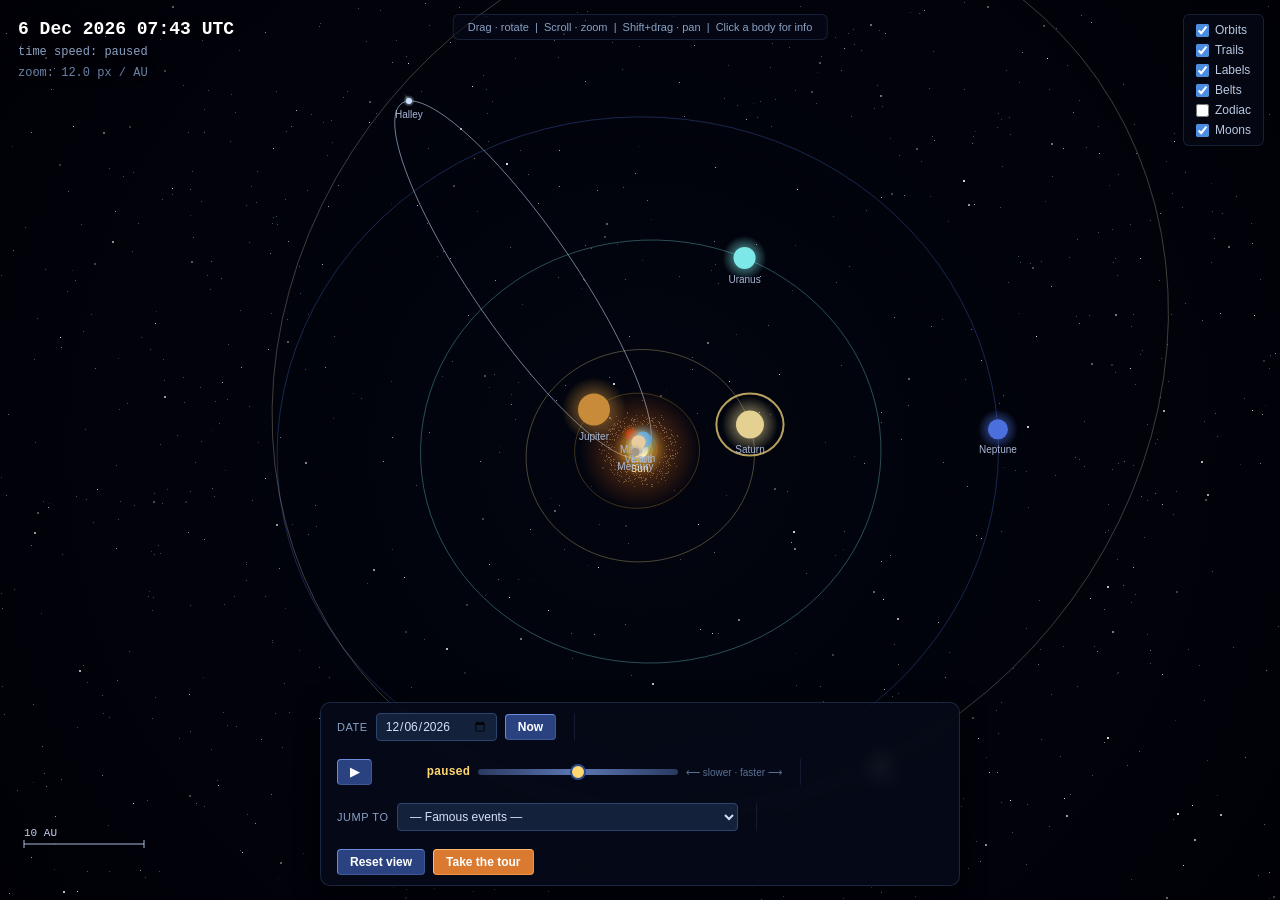
==== v2/index.html @ 31ac0d3b "Add /v2/ — Solar System Explorer (museum-grade) Lives at /v2/ alongside the existing v1 at /. Built " ====
<!DOCTYPE html>
<html lang="en">
<head>
  <meta charset="UTF-8">
  <meta name="viewport" content="width=device-width, initial-scale=1">
  <title>Solar System Explorer</title>
  <link rel="stylesheet" href="style.css">
</head>
<body>
  <canvas id="sky"></canvas>

  <!-- Top-left heads-up display -->
  <div id="hud">
    <div id="hud-date"></div>
    <div id="hud-meta"></div>
    <div id="hud-zoom"></div>
  </div>

  <!-- Top-right toggles -->
  <div id="toggles">
    <label><input type="checkbox" id="t-orbits" checked>Orbits</label>
    <label><input type="checkbox" id="t-trails" checked>Trails</label>
    <label><input type="checkbox" id="t-labels" checked>Labels</label>
    <label><input type="checkbox" id="t-belts"  checked>Belts</label>
    <label><input type="checkbox" id="t-zodiac">Zodiac</label>
    <label><input type="checkbox" id="t-moons"  checked>Moons</label>
  </div>

  <!-- Side info panel (hidden until a body is selected) -->
  <aside id="info" class="hidden">
    <button id="info-close" aria-label="Close">×</button>
    <h2 id="info-name"></h2>
    <div id="info-type"></div>
    <button id="info-track" class="action">Track this body</button>
    <table id="info-table"></table>
    <p id="info-fact"></p>
  </aside>

  <!-- Tour overlay (hidden until started) -->
  <div id="tour" class="hidden">
    <div id="tour-step"></div>
    <div id="tour-buttons">
      <button id="tour-prev">‹ Back</button>
      <button id="tour-next">Next ›</button>
      <button id="tour-end">Exit tour</button>
    </div>
  </div>

  <!-- Bottom control bar -->
  <div id="controls">
    <div class="ctrl-group">
      <label>Date</label>
      <input type="date" id="date-picker">
      <button id="now-btn" class="btn">Now</button>
    </div>

    <div class="ctrl-group flex">
      <button id="play-btn" class="btn">▶</button>
      <span id="speed-label">paused</span>
      <input type="range" id="speed" min="-6" max="6" step="0.1" value="0">
      <span class="hint">⟵ slower · faster ⟶</span>
    </div>

    <div class="ctrl-group">
      <label>Jump to</label>
      <select id="events">
        <option value="">— Famous events —</option>
      </select>
    </div>

    <div class="ctrl-group">
      <button id="reset-view" class="btn">Reset view</button>
      <button id="tour-start" class="btn primary">Take the tour</button>
    </div>
  </div>

  <!-- Help overlay (first-time tip) -->
  <div id="help">
    <div>Drag&nbsp;·&nbsp;rotate&nbsp;&nbsp;|&nbsp;&nbsp;Scroll&nbsp;·&nbsp;zoom&nbsp;&nbsp;|&nbsp;&nbsp;Shift+drag&nbsp;·&nbsp;pan&nbsp;&nbsp;|&nbsp;&nbsp;Click a body for info</div>
  </div>

  <script src="data.js"></script>
  <script src="app.js"></script>
</body>
</html>
---- v2/style.css ----
/* ============================================================
   Solar System Explorer (v2) — full-bleed immersive UI
   ============================================================ */

* { box-sizing: border-box; margin: 0; padding: 0; }

html, body {
  height: 100%;
  width: 100%;
  background: #02030a;
  color: #d6e0f5;
  font-family: -apple-system, "Helvetica Neue", "Segoe UI", Arial, sans-serif;
  overflow: hidden;
  user-select: none;
}

#sky {
  position: fixed;
  inset: 0;
  width: 100vw;
  height: 100vh;
  display: block;
  cursor: grab;
}
#sky:active { cursor: grabbing; }

/* ── HUD (top-left) ─────────────────────────────────────────── */
#hud {
  position: fixed;
  top: 16px; left: 18px;
  font-family: "Courier New", monospace;
  font-size: 12px;
  line-height: 1.5;
  color: #c2cfe6;
  pointer-events: none;
  text-shadow: 0 0 6px rgba(0,0,0,0.85);
}
#hud-date { font-size: 18px; font-weight: bold; color: #ffffff; }
#hud-meta { color: #8aa1c4; }
#hud-zoom { color: #6a82a8; margin-top: 3px; }

/* ── Toggles (top-right) ────────────────────────────────────── */
#toggles {
  position: fixed;
  top: 14px; right: 16px;
  display: flex; flex-direction: column;
  gap: 6px;
  background: rgba(8, 12, 28, 0.55);
  border: 1px solid rgba(80, 110, 160, 0.25);
  border-radius: 6px;
  padding: 8px 12px;
  font-size: 12px;
  backdrop-filter: blur(4px);
}
#toggles label {
  display: flex; align-items: center; gap: 6px;
  cursor: pointer;
  color: #b8c8e0;
}
#toggles input[type=checkbox] {
  accent-color: #4a8de0;
  cursor: pointer;
}

/* ── Bottom control bar ─────────────────────────────────────── */
#controls {
  position: fixed;
  left: 50%; bottom: 14px;
  transform: translateX(-50%);
  display: flex; align-items: center;
  gap: 18px;
  padding: 10px 16px;
  background: rgba(8, 12, 28, 0.7);
  border: 1px solid rgba(80, 110, 160, 0.3);
  border-radius: 10px;
  backdrop-filter: blur(8px);
  box-shadow: 0 6px 24px rgba(0,0,0,0.6);
  font-size: 12px;
  flex-wrap: wrap;
  max-width: calc(100vw - 40px);
}
.ctrl-group {
  display: flex; align-items: center; gap: 8px;
  border-right: 1px solid rgba(80, 110, 160, 0.18);
  padding-right: 18px;
}
.ctrl-group:last-child { border-right: none; padding-right: 0; }
.ctrl-group.flex { min-width: 320px; }
.ctrl-group label { color: #8aa1c4; font-size: 11px; text-transform: uppercase; letter-spacing: 0.05em; }
.hint { color: #5a6f93; font-size: 10px; }
#speed-label {
  font-family: "Courier New", monospace;
  color: #ffd770;
  font-weight: bold;
  min-width: 90px;
  text-align: right;
}

input[type=date], select {
  background: #14213a;
  color: #d6e0f5;
  border: 1px solid #2c456f;
  border-radius: 4px;
  padding: 5px 8px;
  font-size: 12px;
  font-family: inherit;
}
input[type=range] {
  -webkit-appearance: none;
  width: 200px;
  height: 6px;
  background: linear-gradient(to right, #2a3960, #5b78b5, #2a3960);
  border-radius: 3px;
  cursor: pointer;
}
input[type=range]::-webkit-slider-thumb {
  -webkit-appearance: none;
  width: 16px; height: 16px;
  border-radius: 50%;
  background: #ffd770;
  border: 2px solid #2d4a8a;
  cursor: grab;
}
input[type=range]::-moz-range-thumb {
  width: 16px; height: 16px; border-radius: 50%;
  background: #ffd770; border: 2px solid #2d4a8a;
}

.btn {
  background: #2a4380;
  color: #ffffff;
  border: 1px solid #3d5894;
  border-top-color: #6b8de0;
  border-left-color: #6b8de0;
  border-radius: 4px;
  padding: 5px 12px;
  font-size: 12px;
  font-weight: bold;
  cursor: pointer;
  font-family: inherit;
}
.btn:hover { background: #3a5494; }
.btn:active {
  background: #1e3266;
  border-color: #6b8de0;
  border-bottom-color: #1a3a80;
  border-right-color: #1a3a80;
}
.btn.primary {
  background: #d97a30;
  border: 1px solid #ec9442;
  border-top-color: #ffba6e;
  border-left-color: #ffba6e;
}
.btn.primary:hover { background: #ed8c3e; }

/* ── Info panel (right side, slides in) ─────────────────────── */
#info {
  position: fixed;
  top: 16px; right: 16px;
  width: 320px;
  max-height: calc(100vh - 200px);
  overflow-y: auto;
  padding: 22px 24px 22px;
  background: rgba(10, 14, 30, 0.94);
  border: 1px solid rgba(110, 145, 200, 0.4);
  border-radius: 10px;
  backdrop-filter: blur(10px);
  box-shadow: 0 8px 32px rgba(0,0,0,0.7);
  font-size: 13px;
  transition: transform 0.25s ease, opacity 0.25s ease;
  /* Push toggles aside when info is open: only on wider screens */
}
#info.hidden {
  opacity: 0;
  pointer-events: none;
  transform: translateX(20px);
}
#info-close {
  position: absolute; top: 8px; right: 12px;
  background: none; border: none;
  color: #8aa1c4;
  font-size: 22px; line-height: 1;
  cursor: pointer;
}
#info-close:hover { color: #ffffff; }
#info h2 { color: #ffffff; font-size: 22px; margin-bottom: 4px; letter-spacing: 0.02em; }
#info-type { color: #8aa1c4; font-size: 12px; text-transform: uppercase; letter-spacing: 0.08em; margin-bottom: 14px; }
#info-table { width: 100%; border-collapse: collapse; }
#info-table tr td:first-child {
  color: #8aa1c4;
  padding: 4px 14px 4px 0;
  white-space: nowrap;
  vertical-align: top;
}
#info-table tr td:last-child {
  color: #e8eef9;
  font-family: "Courier New", monospace;
  text-align: right;
}
#info-fact {
  margin-top: 14px;
  padding-top: 12px;
  border-top: 1px solid rgba(80, 110, 160, 0.2);
  color: #c2cfe6;
  font-style: italic;
  line-height: 1.5;
}
.action {
  display: block; width: 100%;
  margin-bottom: 14px;
  background: #2a4380;
  color: #ffffff;
  border: 1px solid #4a6da8;
  border-radius: 4px;
  padding: 7px;
  font-size: 12px;
  font-weight: bold;
  cursor: pointer;
}
.action:hover { background: #3a5494; }
.action.tracking { background: #d97a30; border-color: #ec9442; }
.action.tracking:hover { background: #ed8c3e; }

/* ── Tour overlay ───────────────────────────────────────────── */
#tour {
  position: fixed;
  left: 50%; top: 18%;
  transform: translateX(-50%);
  width: 540px;
  max-width: calc(100vw - 40px);
  padding: 22px 26px;
  background: rgba(10, 14, 30, 0.95);
  border: 1px solid rgba(120, 160, 220, 0.4);
  border-radius: 12px;
  backdrop-filter: blur(10px);
  box-shadow: 0 12px 48px rgba(0,0,0,0.8);
  font-size: 14px;
  line-height: 1.5;
  z-index: 100;
}
#tour.hidden { display: none; }
#tour-step h3 { color: #ffffff; margin-bottom: 10px; font-size: 17px; }
#tour-step p { color: #c2cfe6; }
#tour-buttons {
  display: flex; justify-content: space-between;
  margin-top: 18px; gap: 10px;
}
#tour-buttons button {
  background: #2a4380;
  color: #ffffff;
  border: 1px solid #4a6da8;
  border-radius: 4px;
  padding: 6px 14px;
  font-family: inherit;
  font-size: 12px;
  cursor: pointer;
}
#tour-buttons button:hover { background: #3a5494; }
#tour-end { background: transparent !important; color: #8aa1c4 !important; border-color: transparent !important; }

/* ── First-load hint ────────────────────────────────────────── */
#help {
  position: fixed;
  left: 50%; top: 14px;
  transform: translateX(-50%);
  background: rgba(8, 12, 28, 0.55);
  border: 1px solid rgba(80, 110, 160, 0.25);
  border-radius: 6px;
  padding: 6px 14px;
  font-size: 11px;
  color: #8aa1c4;
  pointer-events: none;
  transition: opacity 0.6s ease;
}
#help.fade { opacity: 0; }

/* Hide things at very narrow widths */
@media (max-width: 760px) {
  #toggles { font-size: 11px; padding: 6px 10px; }
  #controls { gap: 10px; padding: 8px 10px; }
  .ctrl-group { padding-right: 10px; }
  .ctrl-group.flex { min-width: 200px; }
  input[type=range] { width: 130px; }
}
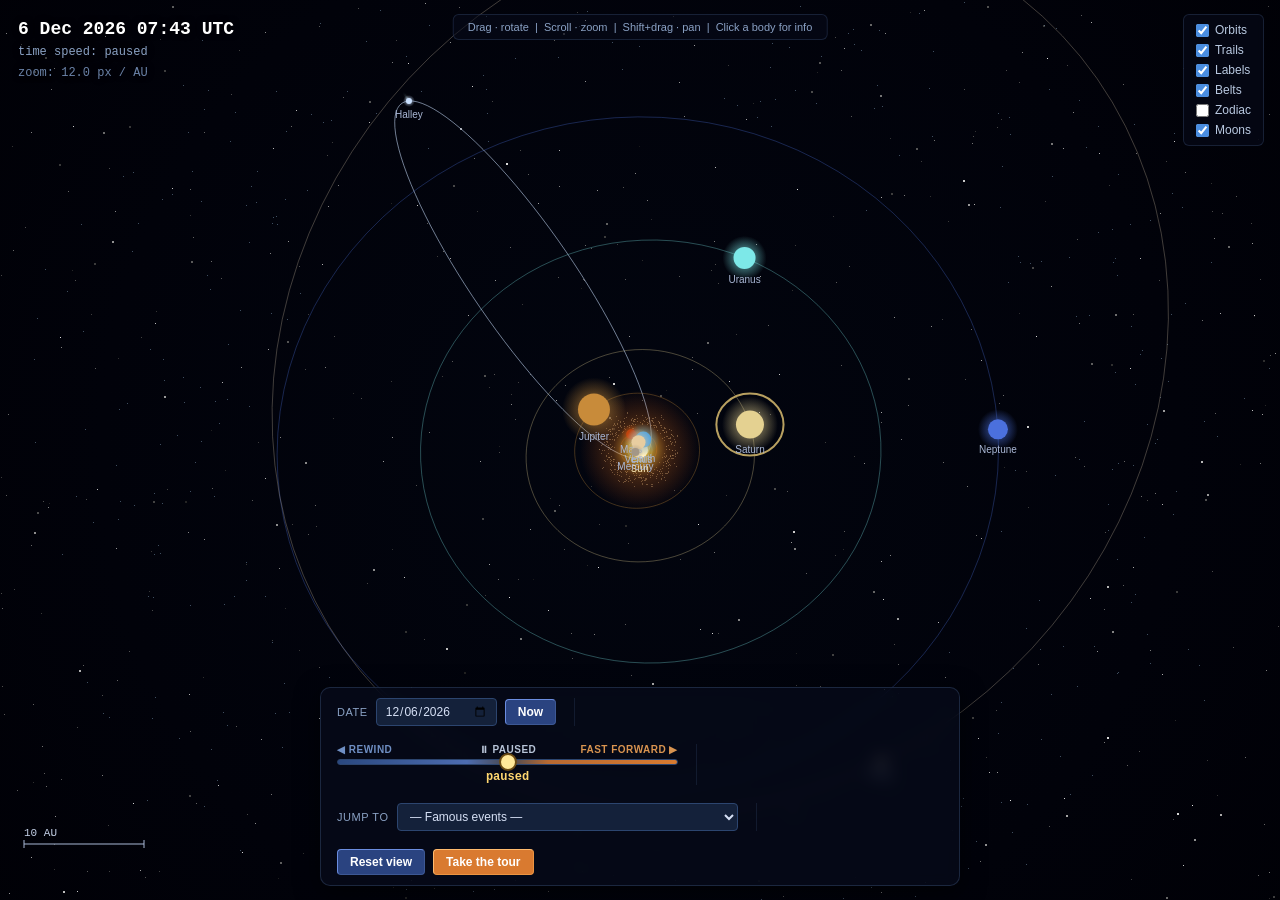
==== commit 70c336c7: "v2: stable speed slider with explicit paused/rewind/forward direction Two issues fixed.  (1) Slider " ====
--- a/v2/index.html
+++ b/v2/index.html
@@ -54,11 +54,14 @@
       <button id="now-btn" class="btn">Now</button>
     </div>
 
-    <div class="ctrl-group flex">
-      <button id="play-btn" class="btn">▶</button>
-      <span id="speed-label">paused</span>
-      <input type="range" id="speed" min="-6" max="6" step="0.1" value="0">
-      <span class="hint">⟵ slower · faster ⟶</span>
+    <div class="ctrl-group time-ctrl">
+      <div class="time-axis">
+        <span class="dir backward">◀ REWIND</span>
+        <span class="dir centre">⏸ PAUSED</span>
+        <span class="dir forward">FAST FORWARD ▶</span>
+      </div>
+      <input type="range" id="speed" min="-6" max="6" step="0.05" value="0">
+      <div class="speed-readout"><span id="speed-label">paused</span></div>
     </div>
 
     <div class="ctrl-group">
--- a/v2/style.css
+++ b/v2/style.css
@@ -85,16 +85,68 @@
   padding-right: 18px;
 }
 .ctrl-group:last-child { border-right: none; padding-right: 0; }
-.ctrl-group.flex { min-width: 320px; }
 .ctrl-group label { color: #8aa1c4; font-size: 11px; text-transform: uppercase; letter-spacing: 0.05em; }
-.hint { color: #5a6f93; font-size: 10px; }
+
+/* ── Time slider: vertical stack so the readout never pushes the
+      slider sideways. Slider track has a left→centre→right gradient
+      so it's visually obvious that the centre is "paused" and the
+      left side runs time backwards. ─────────────────────────────── */
+.ctrl-group.time-ctrl {
+  flex-direction: column;
+  align-items: stretch;
+  gap: 4px;
+  min-width: 360px;
+}
+.time-axis {
+  display: grid;
+  grid-template-columns: 1fr 1fr 1fr;
+  font-size: 10px;
+  letter-spacing: 0.05em;
+  color: #8aa1c4;
+  text-transform: uppercase;
+  font-weight: bold;
+}
+.time-axis .backward { text-align: left;   color: #6f8fc4; }
+.time-axis .centre   { text-align: center; color: #b8c4d8; }
+.time-axis .forward  { text-align: right;  color: #d99450; }
+
+.ctrl-group.time-ctrl input[type=range] {
+  width: 100%;
+  background: linear-gradient(to right,
+    #2a4880 0%,         /* deep blue: rewind */
+    #4d6cb0 38%,
+    #4a4a55 49%,        /* dark grey at centre: paused */
+    #4a4a55 51%,
+    #b86a32 62%,
+    #d97a30 100%);      /* warm orange: forward */
+  border: 1px solid #2c456f;
+}
+/* Centre tick */
+.ctrl-group.time-ctrl input[type=range]::-webkit-slider-thumb {
+  background: #ffe899;
+  border: 2px solid #6a4a14;
+  width: 18px; height: 18px;
+}
+.ctrl-group.time-ctrl input[type=range]::-moz-range-thumb {
+  background: #ffe899; border: 2px solid #6a4a14;
+  width: 18px; height: 18px;
+}
+
+/* Fixed-width centred readout — never affects slider position. */
+.speed-readout {
+  height: 16px;
+  display: flex;
+  align-items: center;
+  justify-content: center;
+}
 #speed-label {
   font-family: "Courier New", monospace;
   color: #ffd770;
   font-weight: bold;
-  min-width: 90px;
-  text-align: right;
-}
+  font-size: 12px;
+  white-space: nowrap;
+}
+#speed-label.paused { color: #8aa1c4; }
 
 input[type=date], select {
   background: #14213a;
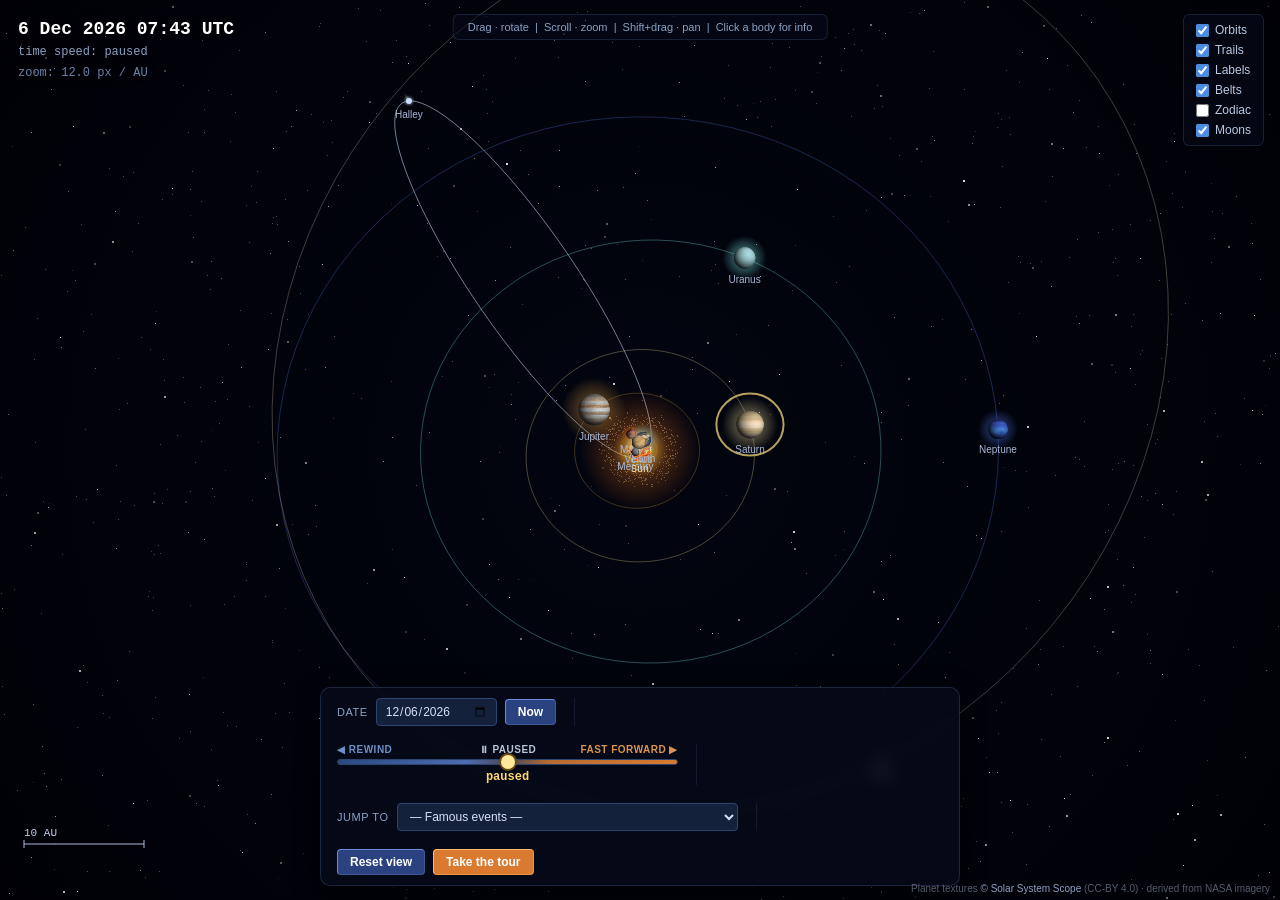
==== commit 50a2e3c5: "v2: render planets as textured spheres from NASA imagery Replaced the flat-coloured planet discs wit" ====
--- a/v2/index.html
+++ b/v2/index.html
@@ -82,6 +82,13 @@
     <div>Drag&nbsp;·&nbsp;rotate&nbsp;&nbsp;|&nbsp;&nbsp;Scroll&nbsp;·&nbsp;zoom&nbsp;&nbsp;|&nbsp;&nbsp;Shift+drag&nbsp;·&nbsp;pan&nbsp;&nbsp;|&nbsp;&nbsp;Click a body for info</div>
   </div>
 
+  <!-- Texture attribution (CC-BY 4.0) -->
+  <div id="credit">
+    Planet textures
+    <a href="https://www.solarsystemscope.com/textures/" target="_blank" rel="noopener">© Solar System Scope</a>
+    (CC-BY 4.0) · derived from NASA imagery
+  </div>
+
   <script src="data.js"></script>
   <script src="app.js"></script>
 </body>
--- a/v2/style.css
+++ b/v2/style.css
@@ -311,6 +311,17 @@
 #tour-buttons button:hover { background: #3a5494; }
 #tour-end { background: transparent !important; color: #8aa1c4 !important; border-color: transparent !important; }
 
+/* ── Texture credit ─────────────────────────────────────────── */
+#credit {
+  position: fixed;
+  bottom: 6px; right: 10px;
+  font-size: 10px;
+  color: rgba(170, 184, 214, 0.5);
+  pointer-events: auto;
+}
+#credit a { color: rgba(180, 200, 240, 0.8); text-decoration: none; }
+#credit a:hover { text-decoration: underline; }
+
 /* ── First-load hint ────────────────────────────────────────── */
 #help {
   position: fixed;
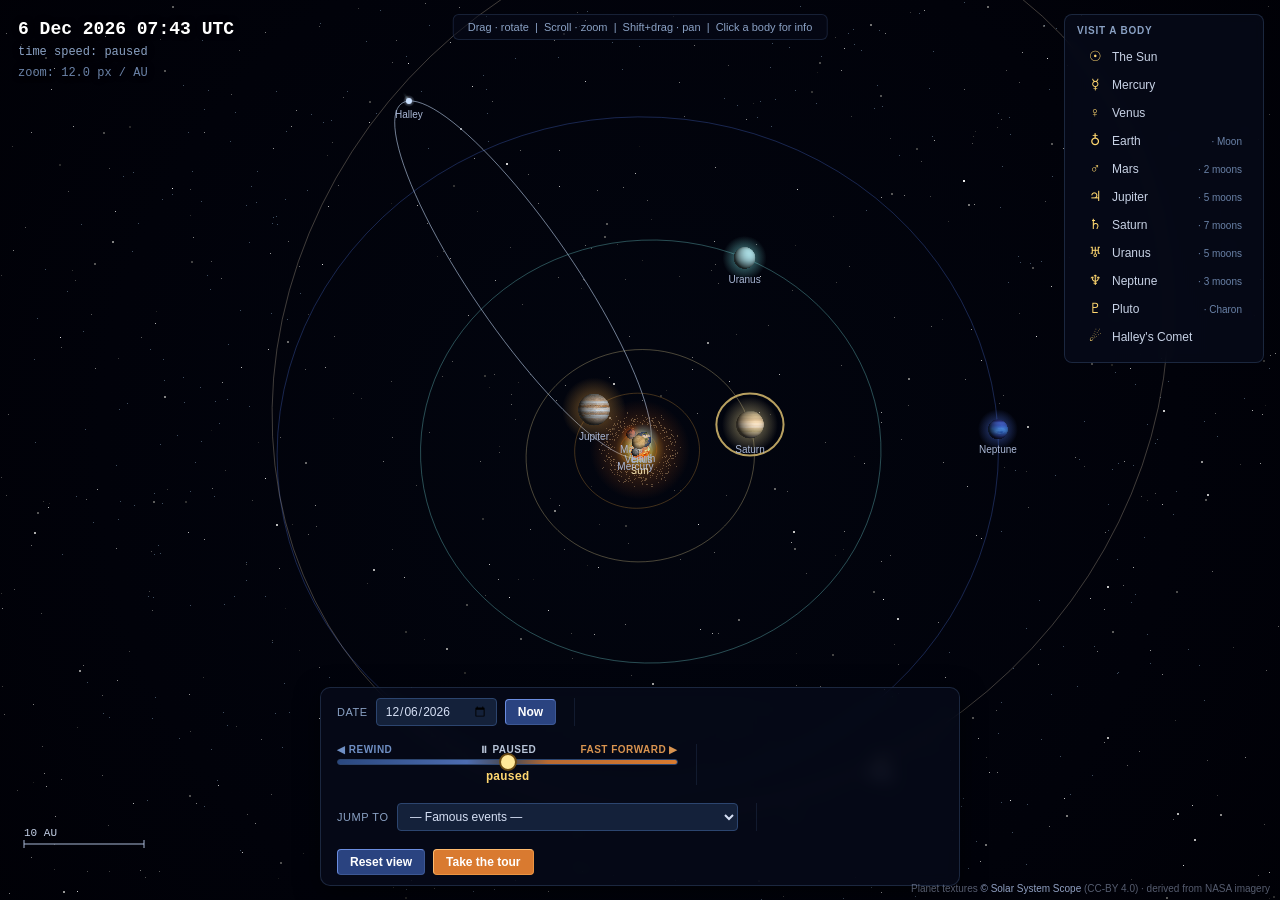
==== commit b695a82c: "v2: tour menu, more moons with relative sizes, click-to-zoom Three changes that go together.  1. Rep" ====
--- a/v2/index.html
+++ b/v2/index.html
@@ -16,14 +16,20 @@
     <div id="hud-zoom"></div>
   </div>
 
-  <!-- Top-right toggles -->
-  <div id="toggles">
-    <label><input type="checkbox" id="t-orbits" checked>Orbits</label>
-    <label><input type="checkbox" id="t-trails" checked>Trails</label>
-    <label><input type="checkbox" id="t-labels" checked>Labels</label>
-    <label><input type="checkbox" id="t-belts"  checked>Belts</label>
-    <label><input type="checkbox" id="t-zodiac">Zodiac</label>
-    <label><input type="checkbox" id="t-moons"  checked>Moons</label>
+  <!-- Top-right tour menu — click any body to zoom to it -->
+  <div id="bodies">
+    <h3>Visit a body</h3>
+    <button data-body="Sun">     <span class="g">☉</span> The Sun                 </button>
+    <button data-body="Mercury"> <span class="g">☿</span> Mercury                 </button>
+    <button data-body="Venus">   <span class="g">♀</span> Venus                   </button>
+    <button data-body="Earth">   <span class="g">♁</span> Earth     <em>· Moon</em></button>
+    <button data-body="Mars">    <span class="g">♂</span> Mars      <em>· 2 moons</em></button>
+    <button data-body="Jupiter"> <span class="g">♃</span> Jupiter   <em>· 5 moons</em></button>
+    <button data-body="Saturn">  <span class="g">♄</span> Saturn    <em>· 7 moons</em></button>
+    <button data-body="Uranus">  <span class="g">♅</span> Uranus    <em>· 5 moons</em></button>
+    <button data-body="Neptune"> <span class="g">♆</span> Neptune   <em>· 3 moons</em></button>
+    <button data-body="Pluto">   <span class="g">♇</span> Pluto     <em>· Charon</em></button>
+    <button data-body="Halley">  <span class="g">☄</span> Halley's Comet          </button>
   </div>
 
   <!-- Side info panel (hidden until a body is selected) -->
--- a/v2/style.css
+++ b/v2/style.css
@@ -39,27 +39,62 @@
 #hud-meta { color: #8aa1c4; }
 #hud-zoom { color: #6a82a8; margin-top: 3px; }
 
-/* ── Toggles (top-right) ────────────────────────────────────── */
-#toggles {
+/* ── Tour menu (top-right) ───────────────────────────────────── */
+#bodies {
   position: fixed;
   top: 14px; right: 16px;
   display: flex; flex-direction: column;
-  gap: 6px;
-  background: rgba(8, 12, 28, 0.55);
-  border: 1px solid rgba(80, 110, 160, 0.25);
-  border-radius: 6px;
-  padding: 8px 12px;
-  font-size: 12px;
-  backdrop-filter: blur(4px);
-}
-#toggles label {
-  display: flex; align-items: center; gap: 6px;
-  cursor: pointer;
-  color: #b8c8e0;
-}
-#toggles input[type=checkbox] {
-  accent-color: #4a8de0;
-  cursor: pointer;
+  background: rgba(8, 12, 28, 0.7);
+  border: 1px solid rgba(80, 110, 160, 0.3);
+  border-radius: 8px;
+  padding: 10px 12px 12px;
+  backdrop-filter: blur(6px);
+  font-size: 12px;
+  min-width: 200px;
+}
+#bodies h3 {
+  font-size: 10px;
+  font-weight: bold;
+  text-transform: uppercase;
+  letter-spacing: 0.08em;
+  color: #8aa1c4;
+  margin-bottom: 6px;
+}
+#bodies button {
+  background: transparent;
+  border: 1px solid transparent;
+  border-radius: 4px;
+  color: #c8d2e6;
+  padding: 5px 8px;
+  text-align: left;
+  font-family: inherit;
+  font-size: 12px;
+  cursor: pointer;
+  display: flex;
+  align-items: baseline;
+  gap: 8px;
+}
+#bodies button:hover {
+  background: rgba(74, 141, 224, 0.15);
+  border-color: rgba(110, 160, 220, 0.35);
+  color: #ffffff;
+}
+#bodies button.selected {
+  background: rgba(217, 122, 48, 0.20);
+  border-color: rgba(255, 154, 64, 0.55);
+  color: #ffffff;
+}
+#bodies .g {
+  width: 18px;
+  text-align: center;
+  font-size: 14px;
+  color: #ffd770;
+}
+#bodies em {
+  margin-left: auto;
+  color: #6a82a8;
+  font-style: normal;
+  font-size: 10px;
 }
 
 /* ── Bottom control bar ─────────────────────────────────────── */
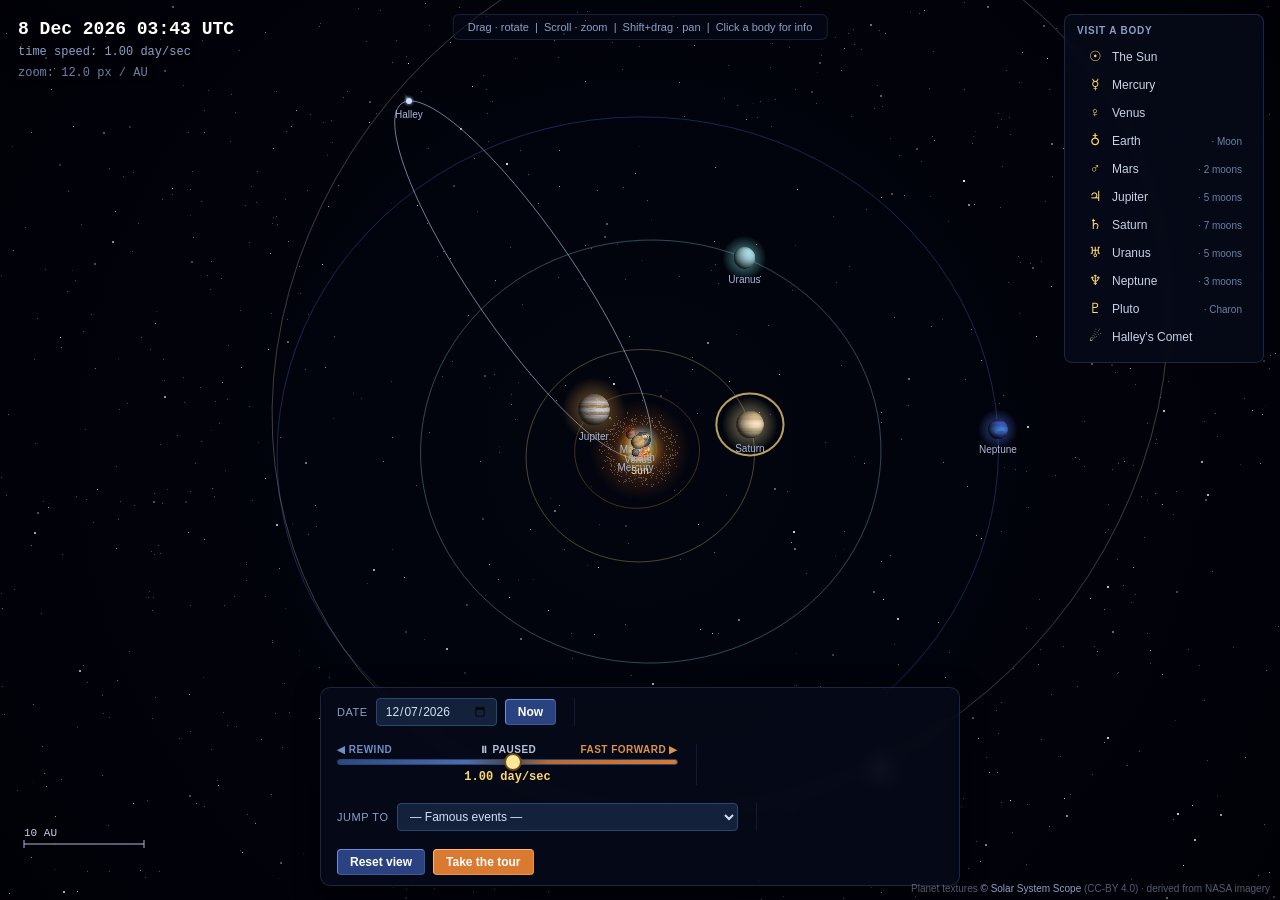
==== commit 1bb06e21: "v2: default to 1 day/sec on page load The slider initial position used to sit at exact zero (paused)" ====
--- a/v2/index.html
+++ b/v2/index.html
@@ -66,7 +66,7 @@
         <span class="dir centre">⏸ PAUSED</span>
         <span class="dir forward">FAST FORWARD ▶</span>
       </div>
-      <input type="range" id="speed" min="-6" max="6" step="0.05" value="0">
+      <input type="range" id="speed" min="-6" max="6" step="0.05" value="0.2">
       <div class="speed-readout"><span id="speed-label">paused</span></div>
     </div>
 
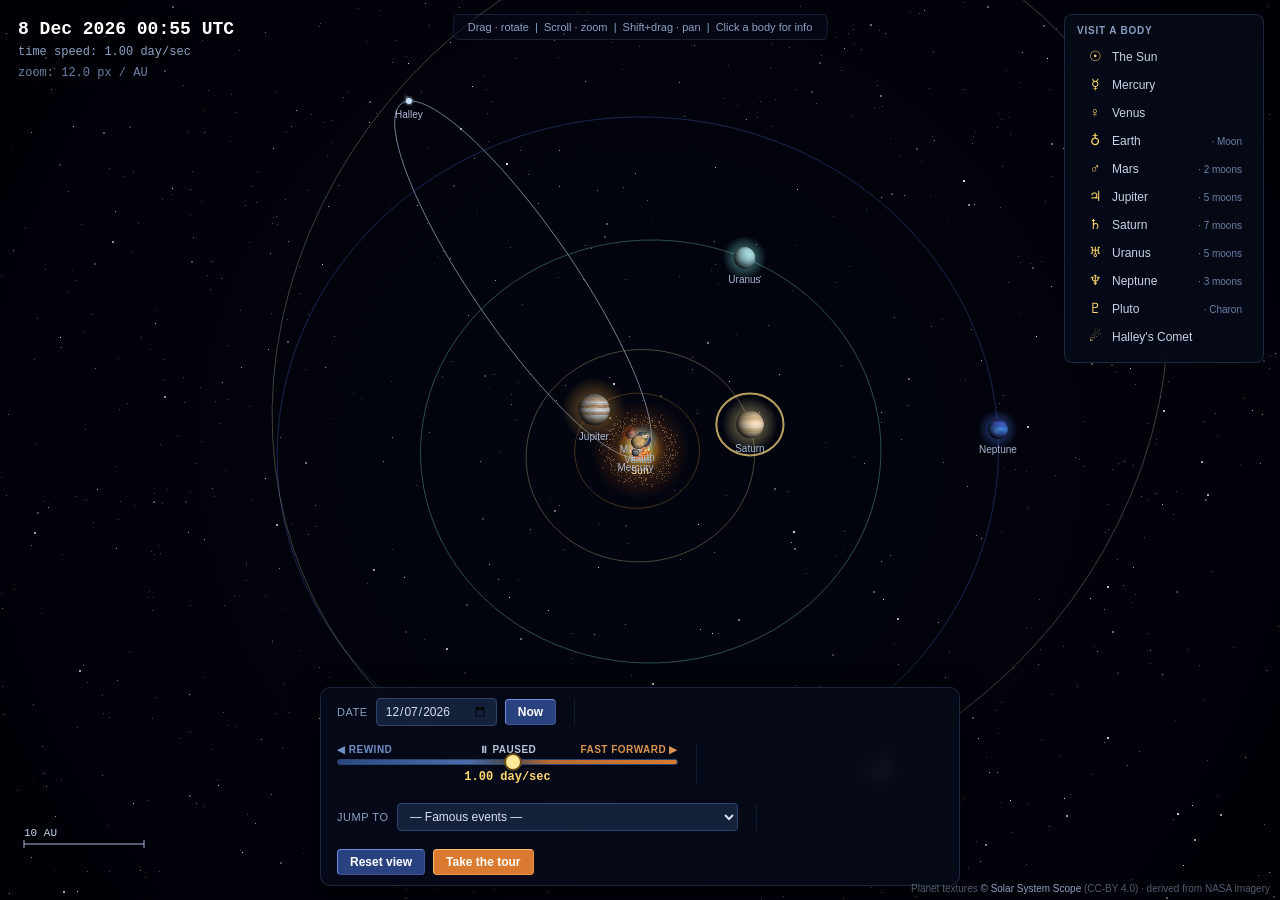
==== commit 70e35d51: "v2: Roswell easter egg Spawn a tiny silver saucer in Earth orbit when the simulation date sits betwe" ====
--- a/v2/index.html
+++ b/v2/index.html
@@ -30,6 +30,9 @@
     <button data-body="Neptune"> <span class="g">♆</span> Neptune   <em>· 3 moons</em></button>
     <button data-body="Pluto">   <span class="g">♇</span> Pluto     <em>· Charon</em></button>
     <button data-body="Halley">  <span class="g">☄</span> Halley's Comet          </button>
+    <button data-body="Visitor" id="visitor-btn" style="display:none">
+      <span class="g">🛸</span> Visitor <em>· (?)</em>
+    </button>
   </div>
 
   <!-- Side info panel (hidden until a body is selected) -->
--- a/v2/style.css
+++ b/v2/style.css
@@ -83,6 +83,21 @@
   background: rgba(217, 122, 48, 0.20);
   border-color: rgba(255, 154, 64, 0.55);
   color: #ffffff;
+}
+/* Easter-egg flash when the saucer first appears in the menu */
+#bodies button.flash {
+  animation: visitor-flash 0.6s ease-in-out 4;
+}
+@keyframes visitor-flash {
+  0%, 100% {
+    background: rgba(155, 190, 216, 0.10);
+    border-color: rgba(110, 160, 220, 0.20);
+  }
+  50% {
+    background: rgba(155, 190, 216, 0.55);
+    border-color: rgba(190, 230, 255, 0.95);
+    box-shadow: 0 0 16px rgba(120, 200, 255, 0.6);
+  }
 }
 #bodies .g {
   width: 18px;
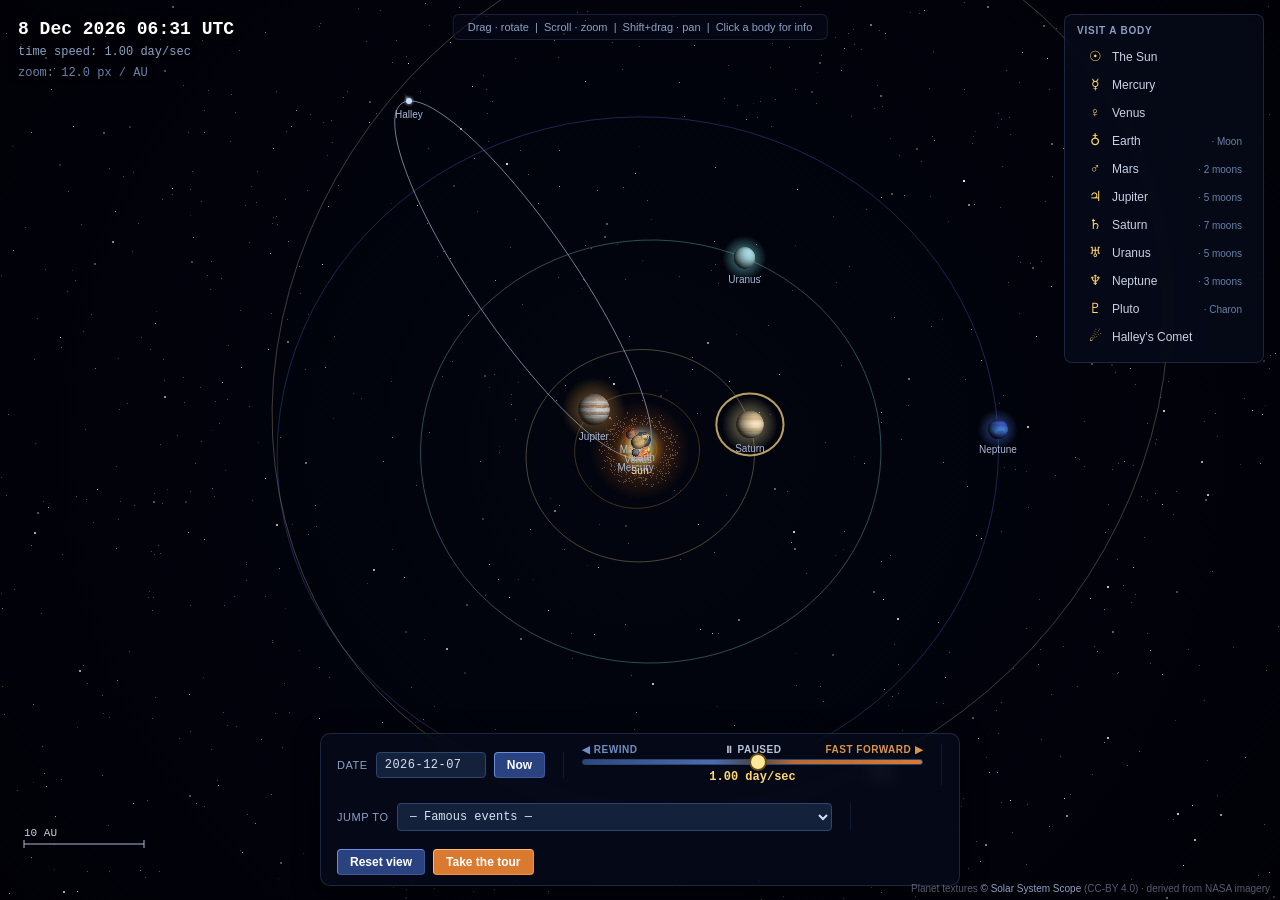
==== commit d23825c7: "v2: usable date input + Roswell in famous events (1) Replaced the native <input type="date"> with a " ====
--- a/v2/index.html
+++ b/v2/index.html
@@ -59,7 +59,10 @@
   <div id="controls">
     <div class="ctrl-group">
       <label>Date</label>
-      <input type="date" id="date-picker">
+      <input type="text" id="date-picker"
+             placeholder="YYYY-MM-DD" maxlength="10"
+             size="10" autocomplete="off" spellcheck="false"
+             pattern="\d{4}-\d{2}-\d{2}">
       <button id="now-btn" class="btn">Now</button>
     </div>
 
--- a/v2/style.css
+++ b/v2/style.css
@@ -94,10 +94,37 @@
     border-color: rgba(110, 160, 220, 0.20);
   }
   50% {
-    background: rgba(155, 190, 216, 0.55);
+    background: rgba(155, 190, 216, 0.65);
     border-color: rgba(190, 230, 255, 0.95);
     box-shadow: 0 0 16px rgba(120, 200, 255, 0.6);
   }
+}
+
+/* Easter-egg toast notification */
+#toast {
+  position: fixed;
+  top: 80px; left: 50%;
+  transform: translateX(-50%) translateY(-30px);
+  background: rgba(20, 32, 60, 0.95);
+  color: #ffffff;
+  padding: 14px 26px;
+  border-radius: 8px;
+  border: 1px solid rgba(140, 200, 255, 0.55);
+  font-size: 15px;
+  font-weight: bold;
+  letter-spacing: 0.06em;
+  pointer-events: none;
+  z-index: 1000;
+  opacity: 0;
+  box-shadow: 0 6px 32px rgba(120, 200, 255, 0.45);
+  backdrop-filter: blur(6px);
+}
+#toast.show { animation: toast-pop 5.5s cubic-bezier(.22,.9,.36,1) forwards; }
+@keyframes toast-pop {
+  0%   { opacity: 0; transform: translateX(-50%) translateY(-30px); }
+  10%  { opacity: 1; transform: translateX(-50%) translateY(0); }
+  85%  { opacity: 1; transform: translateX(-50%) translateY(0); }
+  100% { opacity: 0; transform: translateX(-50%) translateY(-12px); }
 }
 #bodies .g {
   width: 18px;
@@ -198,14 +225,34 @@
 }
 #speed-label.paused { color: #8aa1c4; }
 
-input[type=date], select {
+input[type=date], input[type=text]#date-picker, select {
   background: #14213a;
   color: #d6e0f5;
   border: 1px solid #2c456f;
   border-radius: 4px;
   padding: 5px 8px;
   font-size: 12px;
-  font-family: inherit;
+  font-family: "Courier New", monospace;
+  font-variant-numeric: tabular-nums;
+}
+input[type=text]#date-picker {
+  width: 110px;
+  letter-spacing: 0.04em;
+}
+input[type=text]#date-picker:focus {
+  outline: none;
+  border-color: #6b8de0;
+  background: #1a2c4f;
+}
+input[type=text]#date-picker.bad {
+  animation: input-shake 0.5s ease-in-out;
+  border-color: #d04444;
+  background: #3a1818;
+}
+@keyframes input-shake {
+  0%, 100% { transform: translateX(0); }
+  25%      { transform: translateX(-4px); }
+  75%      { transform: translateX(4px); }
 }
 input[type=range] {
   -webkit-appearance: none;
